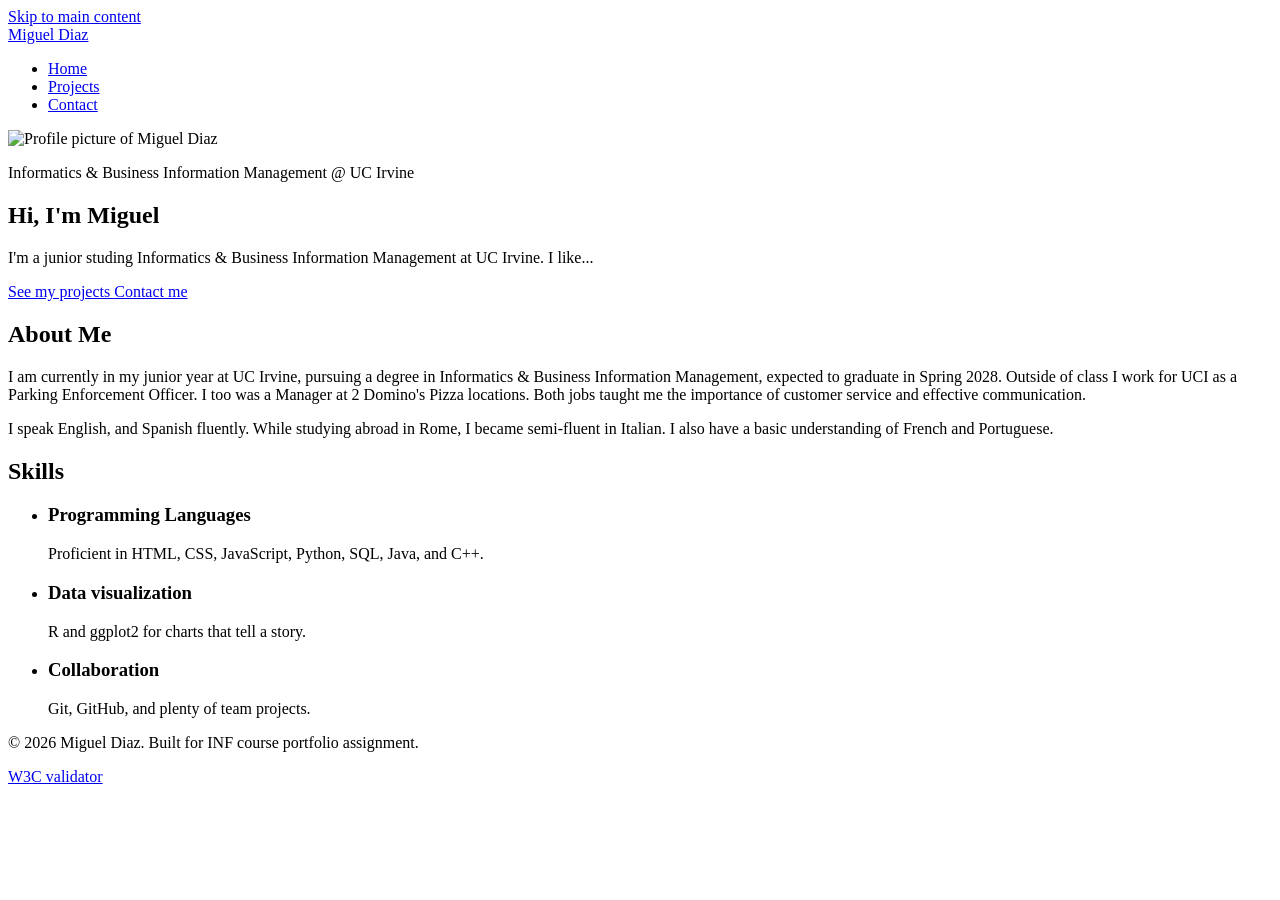
==== index.html @ adad17cd "Home Page Begun" ====
<!doctype html>
<html lang="en">

<!--
WRITTEN BY: Miguel Diaz
EMAIL: mdiazqui@uci.edu
-->

<head>
  <meta charset="utf-8">
  <meta name="viewport" content="width=device-width, initial-scale=1">
  <meta name="author" content="Miguel Diaz">
  <meta name="description" content="Portfolio of Miguel Diaz, an Informatics & Business Information Management student at UC Irvine.">
  <link rel="preconnect" href="https://fonts.googleapis.com">
  <link rel="preconnect" href="https://fonts.gstatic.com" crossorigin>
  <link href="https://fonts.googleapis.com/css2?family=Roboto:wght@400;700&display=swap" rel="stylesheet">
  <link rel="stylesheet" href="styles.css">
  <title>Miguel Diaz | Portfolio</title>
</head>

<body>
  <a class="skip-link" href="#main-content">Skip to main content</a>
  <header class = "site-header">
    <div class = "container header-inner">
      <a class="brand" href="index.html">Miguel Diaz</a>
      <nav aria-label="main navigation">
        <ul class = "nav-list">
          <li><a href="index.html" aria-current="page">Home</a></li>
          <li><a href="projects.html">Projects</a></li>
          <li><a href="contact.html">Contact</a></li>
        </ul>
      </nav>
    </div>
  </header>

  <main id="main">
    <section class="hero">
      <div class= "container hero-inner">
        <img class="profile-img" src="images/profile.svg" width = "200" height = "220" 
          alt="Profile picture of Miguel Diaz">
        <idv class="hero-text">
          <p class="eyebrow"> Informatics & Business Information Management @ UC Irvine</p>
          <h1>Hi, I'm Miguel</h1>
          <p class = "lead">I'm a junior studing Informatics & Business Information Management at UC Irvine. I like...</p>
          <p class = "button-row"> 
            <a class="btn-primary" href="projects.html"> See my projects </a>
            <a class="btn btn-secondary" href="contact.html"> Contact me </a>
          </p>
        </idv>
      </div>
    </section>

    <section class="section" aria-labelledby="about-heading">
      <div class="container">
        <h2 id="about-heading">About Me</h2>
        <p> I am currently in my junior year at UC Irvine, pursuing a degree in Informatics & Business Information Management, 
          expected to graduate in Spring 2028. Outside of class I work for UCI as a Parking Enforcement Officer. 
          I too was a Manager at 2 Domino's Pizza locations. Both jobs taught me the importance of customer service and effective communication.
        </p>
        <p> 
          I speak English, and Spanish fluently. While studying abroad in Rome, I became semi-fluent in Italian. 
          I also have a basic understanding of French and Portuguese. 
        </p>
      </div>
    </section>

    <section class="section section-alt" aria-labelledby="skills-heading">
      <div class="container">
        <h2 id="skills-heading">Skills</h2>
        <ul class="skills-list">
          <li class="skill">
            <h3> Programming Languages</h3>
            <p> Proficient in HTML, CSS, JavaScript, Python, SQL, Java, and C++.</p>
          </li>
          <li class="skill">
            <h3> Data visualization</h3>
            <p> R and ggplot2 for charts that tell a story.</p>
          </li>
          <li class="skill">
            <h3> Collaboration</h3>
            <p> Git, GitHub, and plenty of team projects. </p>
          </li>
        </ul>
      </div>
    </section>
  </main>

  <footer class="site-footer">
    <div class="container footer-inner">
      <p>&copy; 2026 Miguel Diaz. Built for INF course portfolio assignment. </p>
      <p>
        <a href="http://validator.w3.org/check?uri=referer">
       W3C validator
        </a>
     </p>
    </div>
  </footer>
</body>

</html>
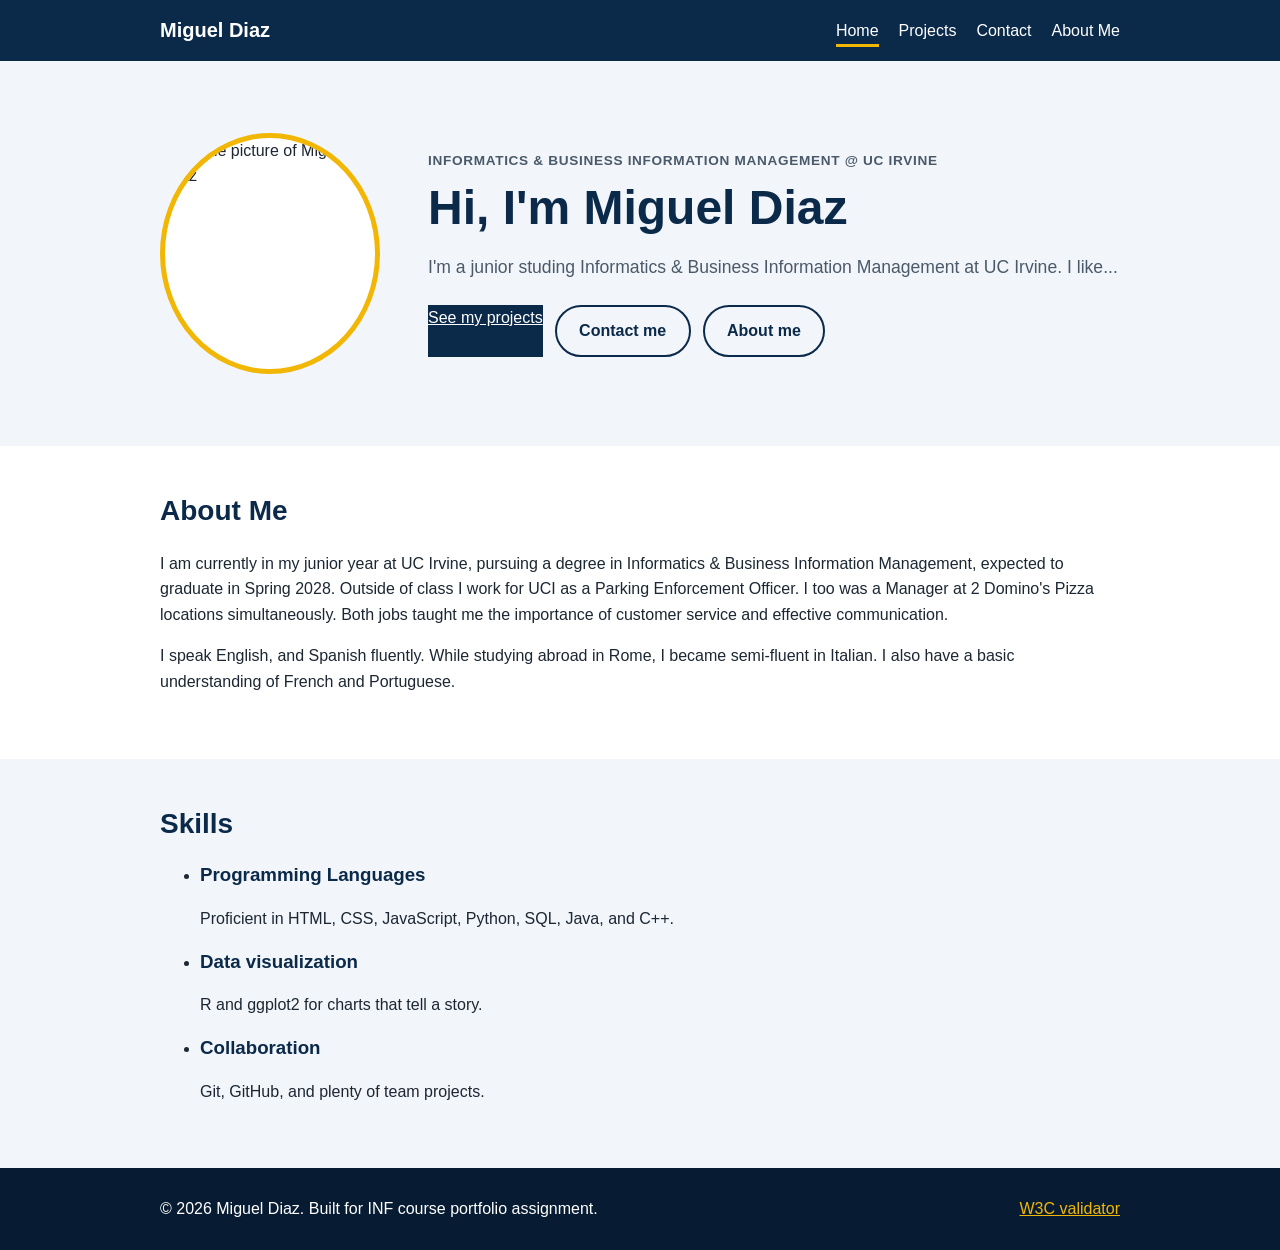
==== commit d5f8c6cf: "added project, about me, and contact pages." ====
--- a/index.html
+++ b/index.html
@@ -14,7 +14,7 @@
   <link rel="preconnect" href="https://fonts.googleapis.com">
   <link rel="preconnect" href="https://fonts.gstatic.com" crossorigin>
   <link href="https://fonts.googleapis.com/css2?family=Roboto:wght@400;700&display=swap" rel="stylesheet">
-  <link rel="stylesheet" href="styles.css">
+  <link rel="stylesheet" href="css/style.css">
   <title>Miguel Diaz | Portfolio</title>
 </head>
 
@@ -28,6 +28,7 @@
           <li><a href="index.html" aria-current="page">Home</a></li>
           <li><a href="projects.html">Projects</a></li>
           <li><a href="contact.html">Contact</a></li>
+          <li><a href="about_me.html">About Me</a></li>
         </ul>
       </nav>
     </div>
@@ -40,11 +41,12 @@
           alt="Profile picture of Miguel Diaz">
         <idv class="hero-text">
           <p class="eyebrow"> Informatics & Business Information Management @ UC Irvine</p>
-          <h1>Hi, I'm Miguel</h1>
+          <h1>Hi, I'm Miguel Diaz</h1>
           <p class = "lead">I'm a junior studing Informatics & Business Information Management at UC Irvine. I like...</p>
           <p class = "button-row"> 
             <a class="btn-primary" href="projects.html"> See my projects </a>
             <a class="btn btn-secondary" href="contact.html"> Contact me </a>
+            <a class="btn btn-secondary" href="about_me.html"> About me </a>
           </p>
         </idv>
       </div>
@@ -55,7 +57,7 @@
         <h2 id="about-heading">About Me</h2>
         <p> I am currently in my junior year at UC Irvine, pursuing a degree in Informatics & Business Information Management, 
           expected to graduate in Spring 2028. Outside of class I work for UCI as a Parking Enforcement Officer. 
-          I too was a Manager at 2 Domino's Pizza locations. Both jobs taught me the importance of customer service and effective communication.
+          I too was a Manager at 2 Domino's Pizza locations simultaneously. Both jobs taught me the importance of customer service and effective communication.
         </p>
         <p> 
           I speak English, and Spanish fluently. While studying abroad in Rome, I became semi-fluent in Italian. 
--- a/css/style.css
+++ b/css/style.css
@@ -0,0 +1,375 @@
+
+
+:root {
+  --navy: #0b2a4a;
+  --navy-dark: #071c33;
+  --gold: #f2b705;
+  --text: #1c2733;
+  --muted: #4a5a6a;
+  --bg: #ffffff;
+  --bg-alt: #f2f5f9;
+  --radius: 12px;
+}
+
+
+* {
+  box-sizing: border-box;
+}
+ 
+body {
+  margin: 0;
+  font-family: "Inter", "Helvetica Neue", Arial, sans-serif;
+  line-height: 1.6;
+  color: var(--text);
+  background: var(--bg);
+}
+ 
+img {
+  max-width: 100%;
+  height: auto;
+}
+ 
+a {
+  color: var(--navy);
+}
+ 
+a:hover,
+a:focus {
+  color: var(--navy-dark);
+}
+ 
+:focus-visible {
+  outline: 3px solid var(--gold);
+  outline-offset: 3px;
+}
+ 
+h1, h2, h3 {
+  line-height: 1.2;
+  color: var(--navy);
+}
+ 
+.container {
+  width: 100%;
+  max-width: 1000px;
+  margin: 0 auto;
+  padding: 0 1.25rem;
+}
+ 
+/* ---------- Skip link (accessibility) ---------- */
+.skip-link {
+  position: absolute;
+  left: -999px;
+  top: 0;
+  background: var(--gold);
+  color: var(--navy-dark);
+  padding: 0.75rem 1rem;
+  z-index: 100;
+}
+ 
+.skip-link:focus {
+  left: 0;
+}
+ 
+/* ---------- Header and nav ---------- */
+.site-header {
+  background: var(--navy);
+  position: sticky;
+  top: 0;
+  z-index: 50;
+}
+ 
+.header-inner {
+  display: flex;
+  flex-wrap: wrap;
+  align-items: center;
+  justify-content: space-between;
+  gap: 0.5rem 1.5rem;
+  padding-top: 0.9rem;
+  padding-bottom: 0.9rem;
+}
+ 
+.brand {
+  color: #ffffff;
+  font-weight: 700;
+  font-size: 1.25rem;
+  text-decoration: none;
+}
+ 
+.nav-list {
+  display: flex;
+  flex-wrap: wrap;
+  gap: 0.25rem 1.25rem;
+  list-style: none;
+  margin: 0;
+  padding: 0;
+}
+ 
+.nav-list a {
+  color: #ffffff;
+  text-decoration: none;
+  padding: 0.35rem 0;
+  border-bottom: 3px solid transparent;
+}
+ 
+.nav-list a:hover,
+.nav-list a:focus,
+.nav-list a[aria-current="page"] {
+  color: #ffffff;
+  border-bottom-color: var(--gold);
+}
+ 
+/* ---------- Hero ---------- */
+.hero {
+  background: var(--bg-alt);
+  padding: 3rem 0;
+}
+ 
+.hero-inner {
+  display: flex;
+  flex-direction: column;
+  align-items: center;
+  gap: 2rem;
+  text-align: center;
+}
+ 
+.profile-img {
+  width: 180px;
+  border-radius: 50%;
+  border: 5px solid var(--gold);
+  background: #ffffff;
+}
+ 
+.eyebrow {
+  margin: 0 0 0.5rem;
+  font-weight: 600;
+  letter-spacing: 0.05em;
+  text-transform: uppercase;
+  color: var(--muted);
+  font-size: 0.85rem;
+}
+ 
+.hero h1 {
+  margin: 0 0 1rem;
+  font-size: 2.25rem;
+}
+ 
+.lead {
+  font-size: 1.1rem;
+  color: var(--muted);
+  margin: 0 0 1.5rem;
+}
+ 
+.button-row {
+  display: flex;
+  flex-wrap: wrap;
+  justify-content: center;
+  gap: 0.75rem;
+  margin: 0;
+}
+ 
+/* ---------- Buttons ---------- */
+.btn {
+  display: inline-block;
+  padding: 0.7rem 1.4rem;
+  border-radius: 999px;
+  font-weight: 600;
+  text-decoration: none;
+  border: 2px solid var(--navy);
+}
+ 
+.btn-primary {
+  background: var(--navy);
+  color: #ffffff;
+}
+ 
+.btn-primary:hover,
+.btn-primary:focus {
+  background: var(--navy-dark);
+  color: #ffffff;
+}
+ 
+.btn-secondary {
+  background: transparent;
+  color: var(--navy);
+}
+ 
+.btn-secondary:hover,
+.btn-secondary:focus {
+  background: var(--navy);
+  color: #ffffff;
+}
+ 
+/* ---------- Sections ---------- */
+.section {
+  padding: 3rem 0;
+}
+ 
+.section-alt {
+  background: var(--bg-alt);
+}
+ 
+.section h2 {
+  margin-top: 0;
+  font-size: 1.75rem;
+}
+ 
+/* ---------- Card grid ---------- */
+.card-grid {
+  display: grid;
+  grid-template-columns: 1fr;
+  gap: 1.25rem;
+  list-style: none;
+  margin: 1.5rem 0 0;
+  padding: 0;
+}
+ 
+.card {
+  background: #ffffff;
+  padding: 1.25rem 1.5rem;
+  border-radius: var(--radius);
+  border-top: 4px solid var(--gold);
+  box-shadow: 0 2px 8px rgba(11, 42, 74, 0.1);
+}
+ 
+.card h3 {
+  margin: 0 0 0.5rem;
+  font-size: 1.15rem;
+}
+ 
+.card p {
+  margin: 0;
+  color: var(--muted);
+}
+ 
+/* ---------- Footer ---------- */
+.site-footer {
+  background: var(--navy-dark);
+  color: #ffffff;
+  padding: 1.5rem 0;
+}
+ 
+.site-footer p {
+  margin: 0.25rem 0;
+}
+ 
+.site-footer a {
+  color: var(--gold);
+}
+ 
+.footer-inner {
+  display: flex;
+  flex-wrap: wrap;
+  justify-content: space-between;
+  gap: 0.5rem 1.5rem;
+}
+ 
+/* ---------- Tablet and up ---------- */
+@media (min-width: 700px) {
+  .hero {
+    padding: 4.5rem 0;
+  }
+ 
+  .hero-inner {
+    flex-direction: row;
+    text-align: left;
+    gap: 3rem;
+  }
+ 
+  .profile-img {
+    width: 220px;
+    flex-shrink: 0;
+  }
+ 
+  .hero h1 {
+    font-size: 3rem;
+  }
+ 
+  .button-row {
+    justify-content: flex-start;
+  }
+ 
+  .card-grid {
+    grid-template-columns: repeat(3, 1fr);
+  }
+}
+
+
+
+
+
+/* ==========================================================
+   Projects page
+   ========================================================== */
+
+.page-intro {
+  background: var(--bg-alt);
+  padding: 2.5rem 0;
+}
+
+.page-intro h1 {
+  margin: 0 0 0.75rem;
+  font-size: 2.25rem;
+}
+
+.page-intro .lead {
+  margin: 0;
+}
+
+.meta {
+  margin: 0 0 0.5rem;
+  font-size: 0.85rem;
+  font-weight: 600;
+  letter-spacing: 0.05em;
+  text-transform: uppercase;
+  color: var(--muted);
+}
+
+/* ---------- Table ---------- */
+.table-wrap {
+  overflow-x: auto;
+  margin-top: 1.5rem;
+  border-radius: var(--radius);
+  box-shadow: 0 2px 8px rgba(11, 42, 74, 0.1);
+}
+
+.project-table {
+  width: 100%;
+  min-width: 560px;
+  border-collapse: collapse;
+  background: #ffffff;
+}
+
+.project-table caption {
+  padding: 0.75rem 1rem;
+  text-align: left;
+  font-size: 0.9rem;
+  color: var(--muted);
+}
+
+.project-table th,
+.project-table td {
+  padding: 0.85rem 1rem;
+  text-align: left;
+  border-top: 1px solid #dde4ec;
+}
+
+.project-table thead th {
+  background: var(--navy);
+  color: #ffffff;
+  border-top: none;
+}
+
+.project-table tbody tr:nth-child(even) {
+  background: var(--bg-alt);
+}
+
+.note {
+  margin: 1.25rem 0 0;
+}
+
+/* ---------- Tablet and up ---------- */
+@media (min-width: 700px) {
+  .card-grid-two {
+    grid-template-columns: repeat(2, 1fr);
+  }
+}
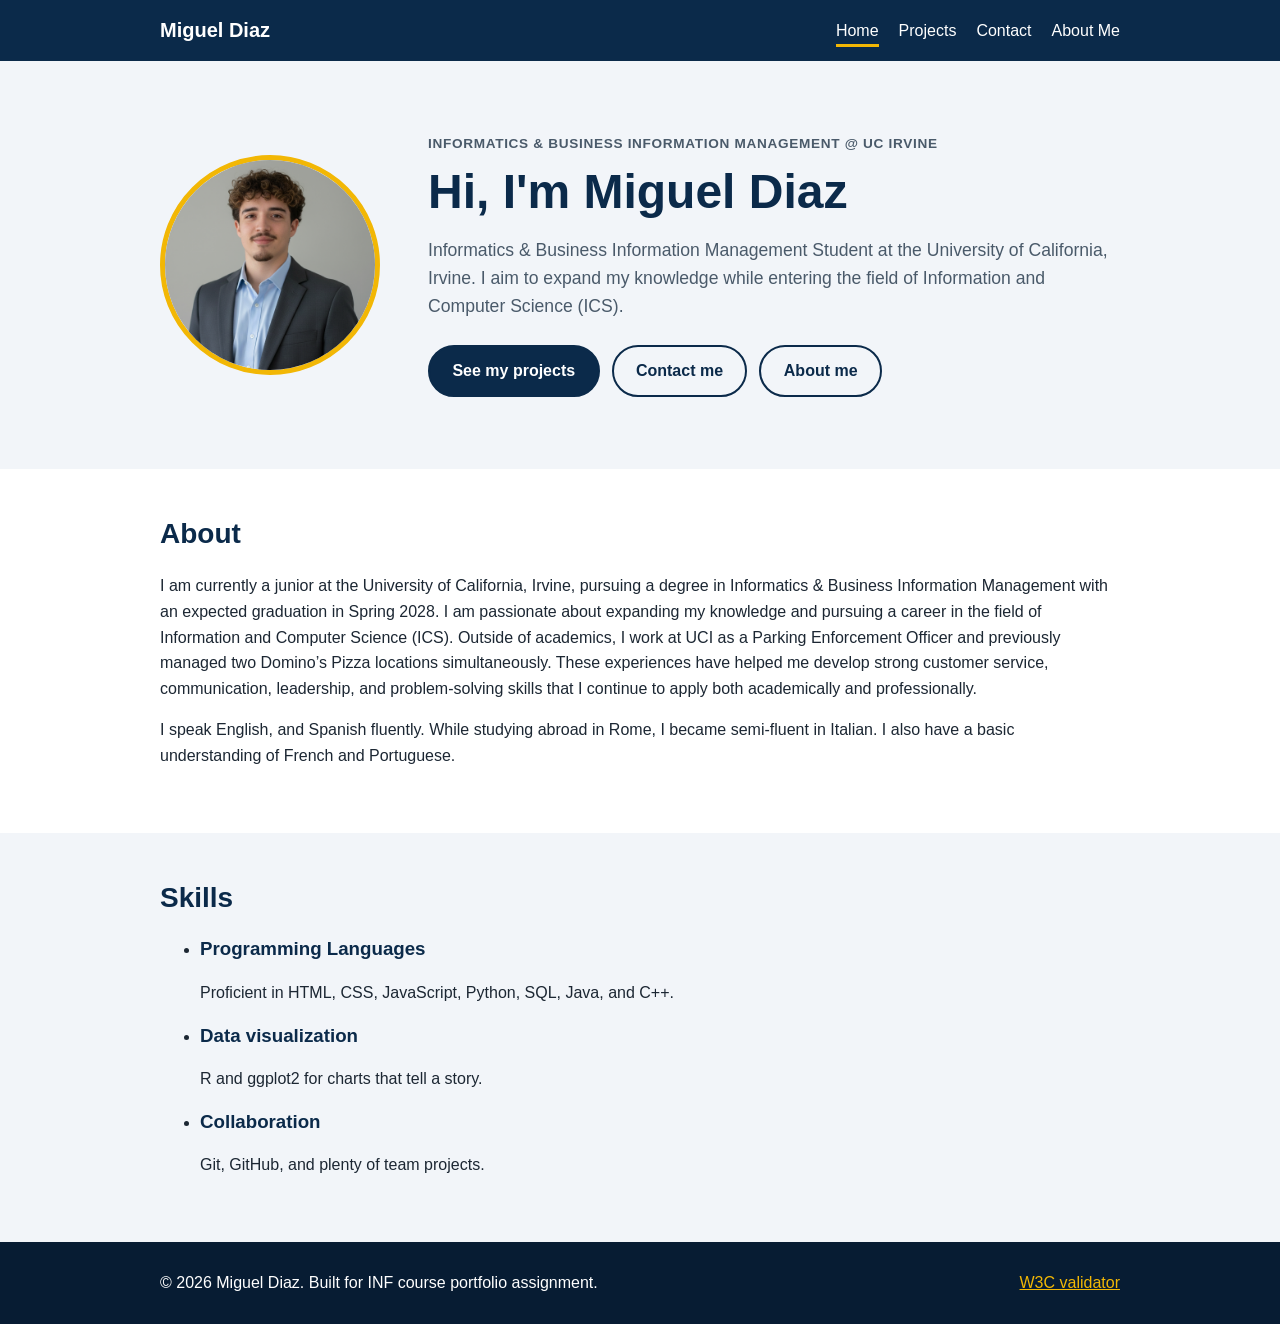
==== commit a82ec9f9: "Developed about me page. Updated main page. Fixed minor errors." ====
--- a/index.html
+++ b/index.html
@@ -37,14 +37,15 @@
   <main id="main">
     <section class="hero">
       <div class= "container hero-inner">
-        <img class="profile-img" src="images/profile.svg" width = "200" height = "220" 
+        <img class="profile-img" src="images/profile.png" width = "200" height = "220" 
           alt="Profile picture of Miguel Diaz">
         <idv class="hero-text">
           <p class="eyebrow"> Informatics & Business Information Management @ UC Irvine</p>
           <h1>Hi, I'm Miguel Diaz</h1>
-          <p class = "lead">I'm a junior studing Informatics & Business Information Management at UC Irvine. I like...</p>
+          <p class = "lead">Informatics & Business Information Management Student at the University of California, Irvine. I aim to expand 
+                            my knowledge while entering the field of Information and Computer Science (ICS).</p>
           <p class = "button-row"> 
-            <a class="btn-primary" href="projects.html"> See my projects </a>
+            <a class="btn btn-primary" href="projects.html"> See my projects </a>
             <a class="btn btn-secondary" href="contact.html"> Contact me </a>
             <a class="btn btn-secondary" href="about_me.html"> About me </a>
           </p>
@@ -54,10 +55,13 @@
 
     <section class="section" aria-labelledby="about-heading">
       <div class="container">
-        <h2 id="about-heading">About Me</h2>
-        <p> I am currently in my junior year at UC Irvine, pursuing a degree in Informatics & Business Information Management, 
-          expected to graduate in Spring 2028. Outside of class I work for UCI as a Parking Enforcement Officer. 
-          I too was a Manager at 2 Domino's Pizza locations simultaneously. Both jobs taught me the importance of customer service and effective communication.
+        <h2 id="about-heading">About</h2>
+        <p> I am currently a junior at the University of California, Irvine, pursuing a degree in Informatics & Business Information Management
+           with an expected graduation in Spring 2028. I am passionate about expanding my knowledge and pursuing a career in the field of 
+           Information and Computer Science (ICS). Outside of academics, I work at UCI as a Parking Enforcement Officer and previously managed 
+           two Domino’s Pizza locations simultaneously. These experiences have helped me develop strong customer service, communication, 
+           leadership, and problem-solving skills that I continue to apply both academically and professionally.
+
         </p>
         <p> 
           I speak English, and Spanish fluently. While studying abroad in Rome, I became semi-fluent in Italian. 
--- a/css/style.css
+++ b/css/style.css
@@ -372,4 +372,197 @@
   .card-grid-two {
     grid-template-columns: repeat(2, 1fr);
   }
+}
+
+
+/* ==========================================================
+   Contact page
+   ========================================================== */
+
+.contact-layout {
+  display: grid;
+  grid-template-columns: 1fr;
+  gap: 2rem;
+}
+
+.contact-form-wrap h2,
+.contact-aside h2 {
+  margin-top: 0;
+  font-size: 1.5rem;
+}
+
+.contact-form p {
+  margin: 0 0 1.1rem;
+}
+
+.contact-form label {
+  display: block;
+  margin-bottom: 0.35rem;
+  font-weight: 600;
+  color: var(--navy);
+}
+
+.contact-form input,
+.contact-form select,
+.contact-form textarea {
+  width: 100%;
+  padding: 0.7rem 0.85rem;
+  font: inherit;
+  color: var(--text);
+  background: #ffffff;
+  border: 2px solid #b8c4d2;
+  border-radius: 8px;
+}
+
+.contact-form input:focus,
+.contact-form select:focus,
+.contact-form textarea:focus {
+  border-color: var(--navy);
+}
+
+.contact-form textarea {
+  resize: vertical;
+}
+
+.contact-form button {
+  cursor: pointer;
+  font: inherit;
+  font-weight: 600;
+}
+
+.contact-aside {
+  background: var(--bg-alt);
+  padding: 1.5rem;
+  border-radius: var(--radius);
+  border-top: 4px solid var(--gold);
+  align-self: start;
+}
+
+.contact-list {
+  list-style: none;
+  margin: 0;
+  padding: 0;
+}
+
+.contact-list li {
+  margin-bottom: 0.9rem;
+  overflow-wrap: anywhere;
+}
+
+.contact-list li:last-child {
+  margin-bottom: 0;
+}
+
+/* ---------- Tablet and up ---------- */
+@media (min-width: 700px) {
+  .contact-layout {
+    grid-template-columns: 2fr 1fr;
+    gap: 3rem;
+  }
+}
+
+
+/* ==========================================================
+   About page
+   ========================================================== */
+
+.about-layout {
+  display: grid;
+  grid-template-columns: 1fr;
+  gap: 2rem;
+}
+
+.about-main h2,
+.facts h2 {
+  margin-top: 0;
+  font-size: 1.5rem;
+}
+
+/* ---------- Timeline ---------- */
+.timeline {
+  list-style: none;
+  margin: 1.5rem 0 0;
+  padding: 0 0 0 1.5rem;
+  border-left: 3px solid var(--gold);
+}
+
+.timeline li {
+  position: relative;
+  margin-bottom: 1.75rem;
+}
+
+.timeline li:last-child {
+  margin-bottom: 0;
+}
+
+.timeline li::before {
+  content: "";
+  position: absolute;
+  left: calc(-1.5rem - 9px);
+  top: 0.35rem;
+  width: 15px;
+  height: 15px;
+  background: var(--navy);
+  border: 3px solid var(--gold);
+  border-radius: 50%;
+}
+
+.timeline h3 {
+  margin: 0 0 0.35rem;
+  font-size: 1.15rem;
+}
+
+.timeline p {
+  margin: 0;
+  color: var(--muted);
+}
+
+/* ---------- Quick facts ---------- */
+.facts {
+  background: var(--bg-alt);
+  padding: 1.5rem;
+  border-radius: var(--radius);
+  border-top: 4px solid var(--gold);
+  align-self: start;
+}
+
+.facts-list {
+  list-style: none;
+  margin: 0;
+  padding: 0;
+}
+
+.facts-list li {
+  margin-bottom: 0.8rem;
+}
+
+.facts-list li:last-child {
+  margin-bottom: 0;
+}
+
+/* ---------- Interest tags ---------- */
+.tag-list {
+  display: flex;
+  flex-wrap: wrap;
+  gap: 0.6rem;
+  list-style: none;
+  margin: 1rem 0 1.75rem;
+  padding: 0;
+}
+
+.tag-list li {
+  background: #ffffff;
+  color: var(--navy);
+  font-weight: 600;
+  padding: 0.4rem 1rem;
+  border: 2px solid var(--navy);
+  border-radius: 999px;
+}
+
+/* ---------- Tablet and up ---------- */
+@media (min-width: 700px) {
+  .about-layout {
+    grid-template-columns: 2fr 1fr;
+    gap: 3rem;
+  }
 }
